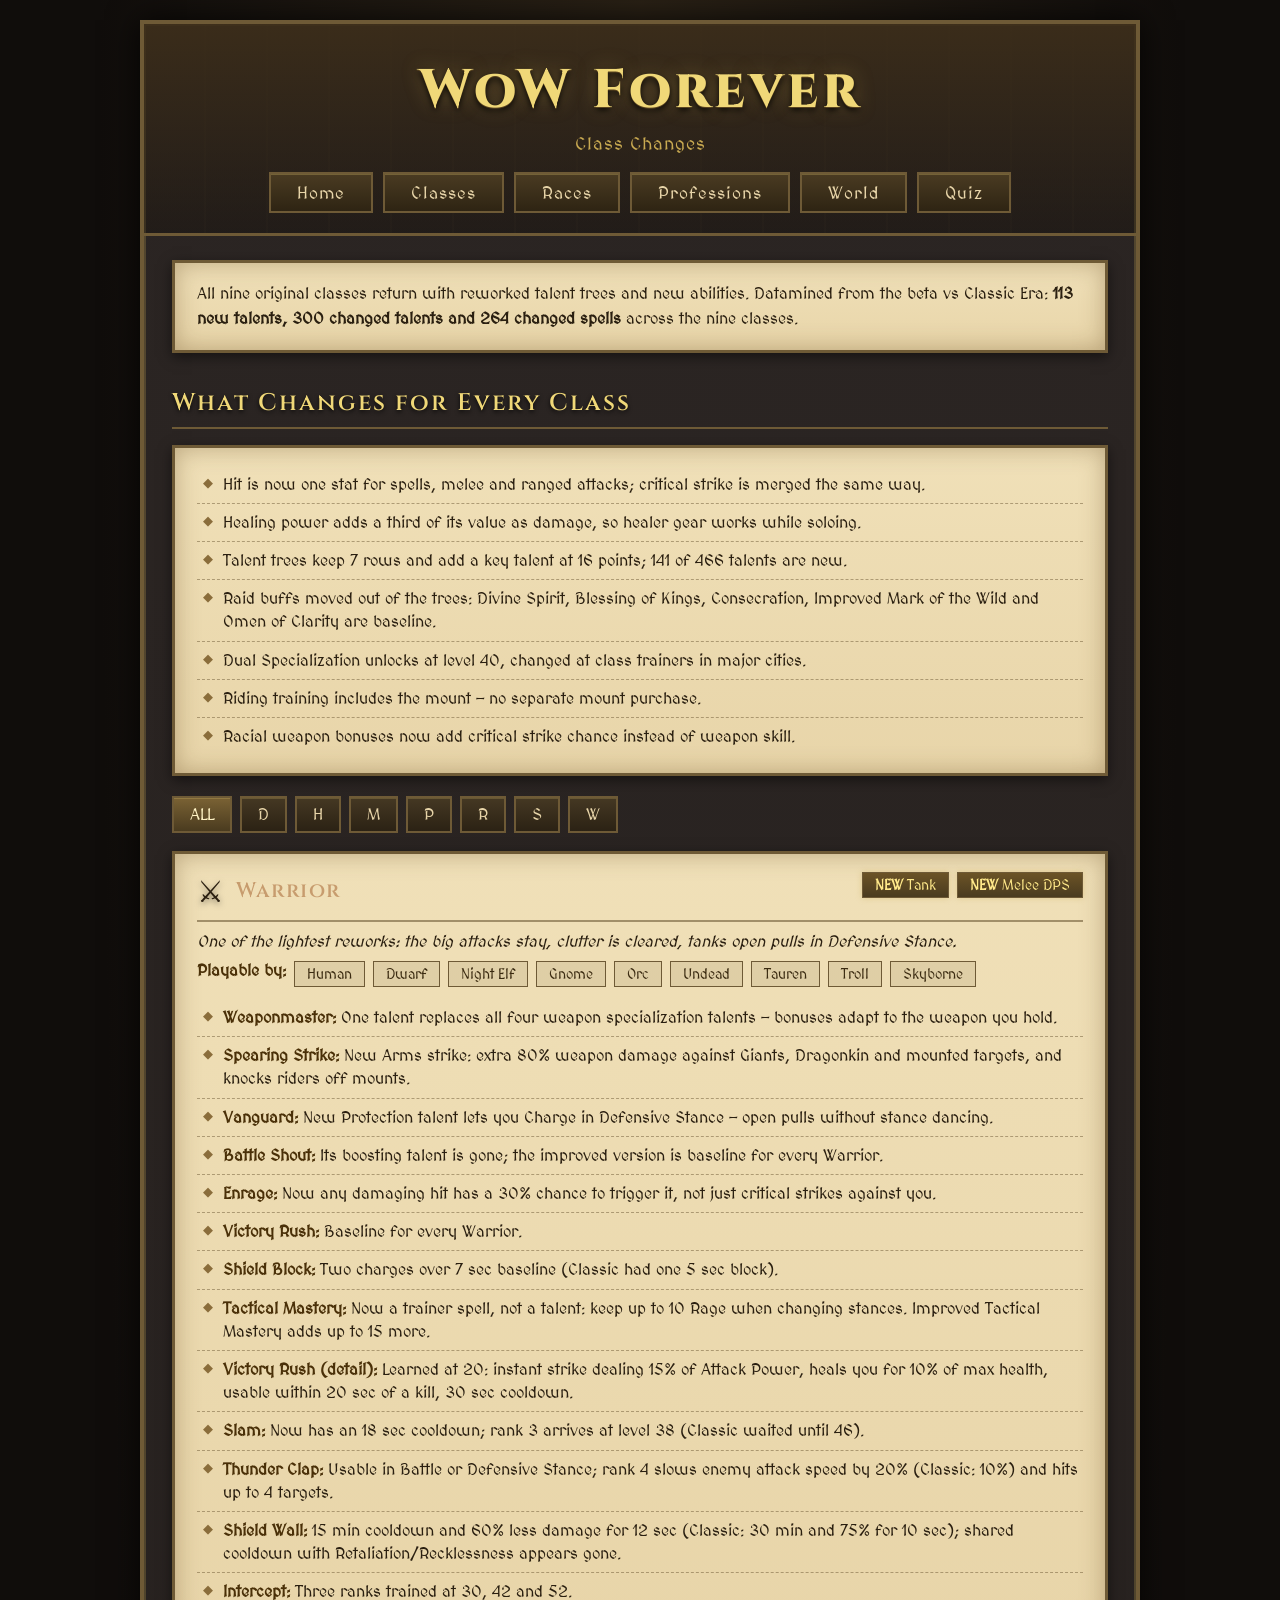
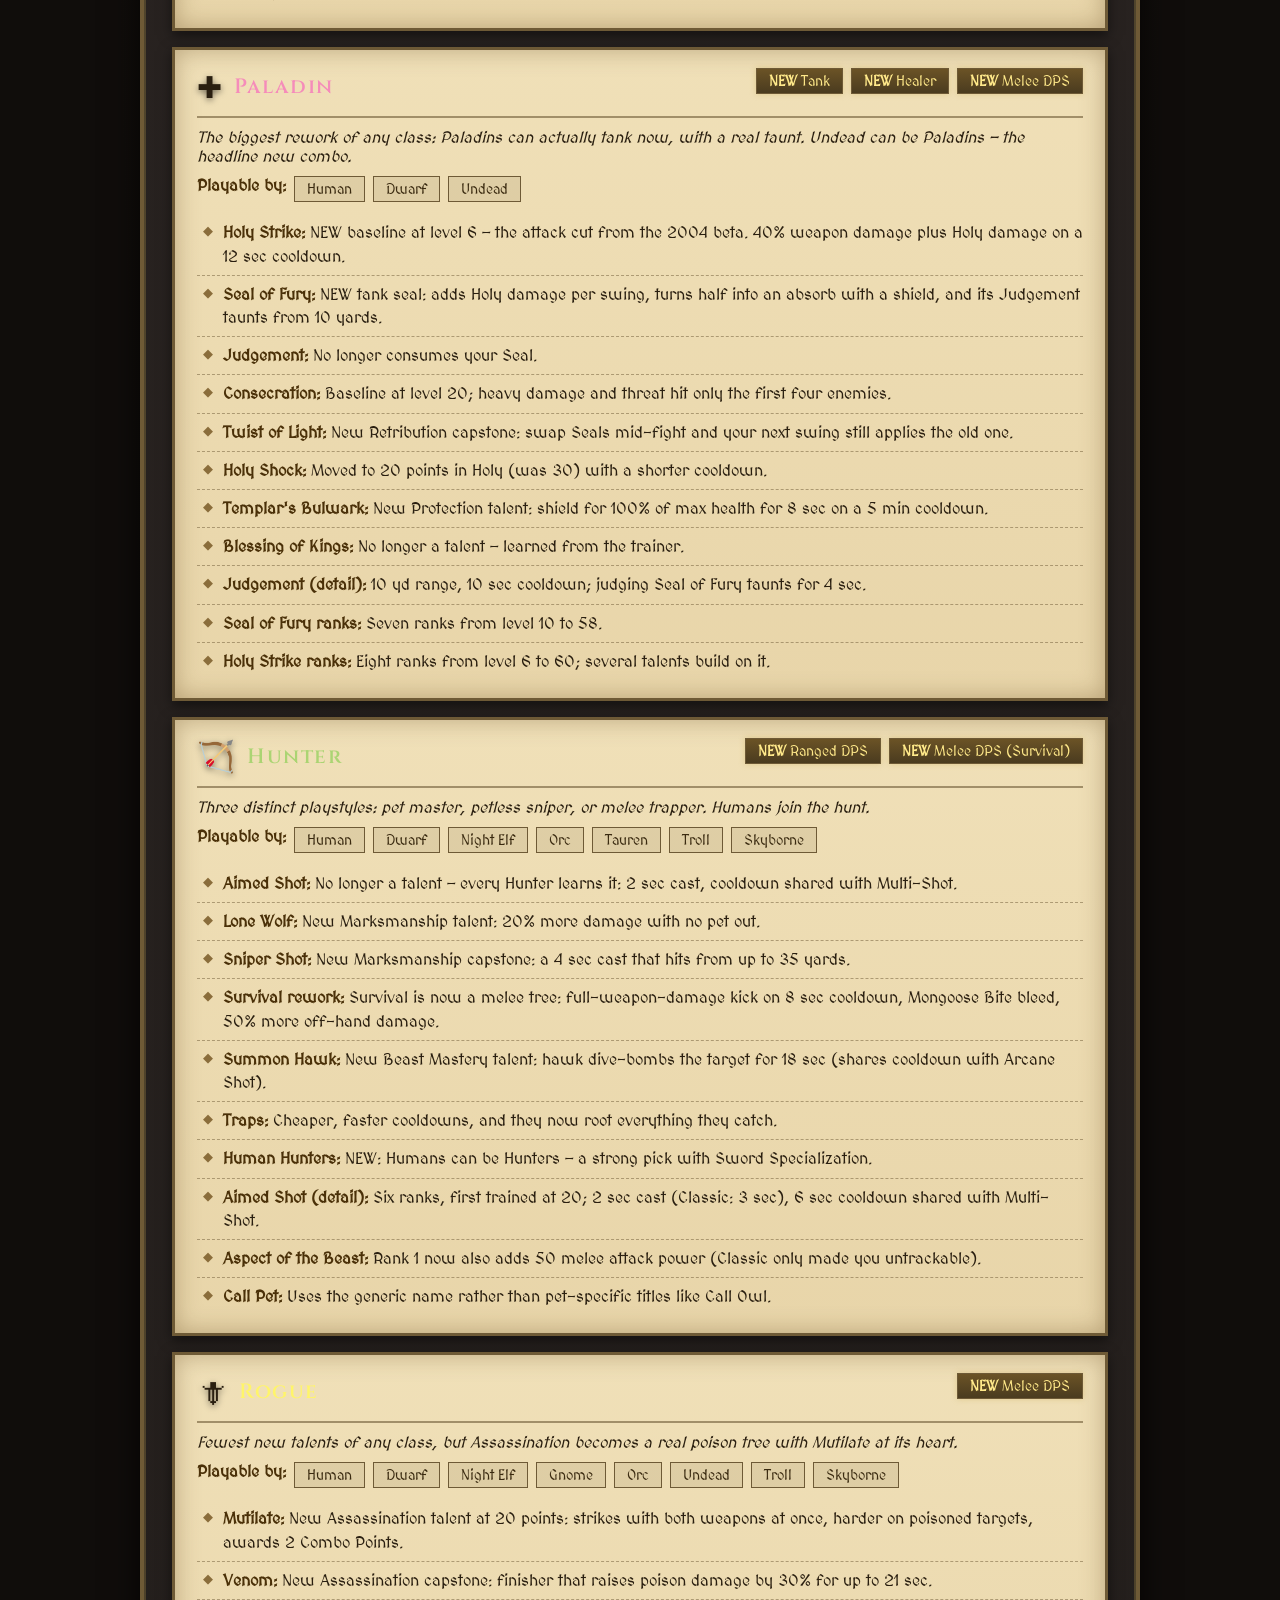
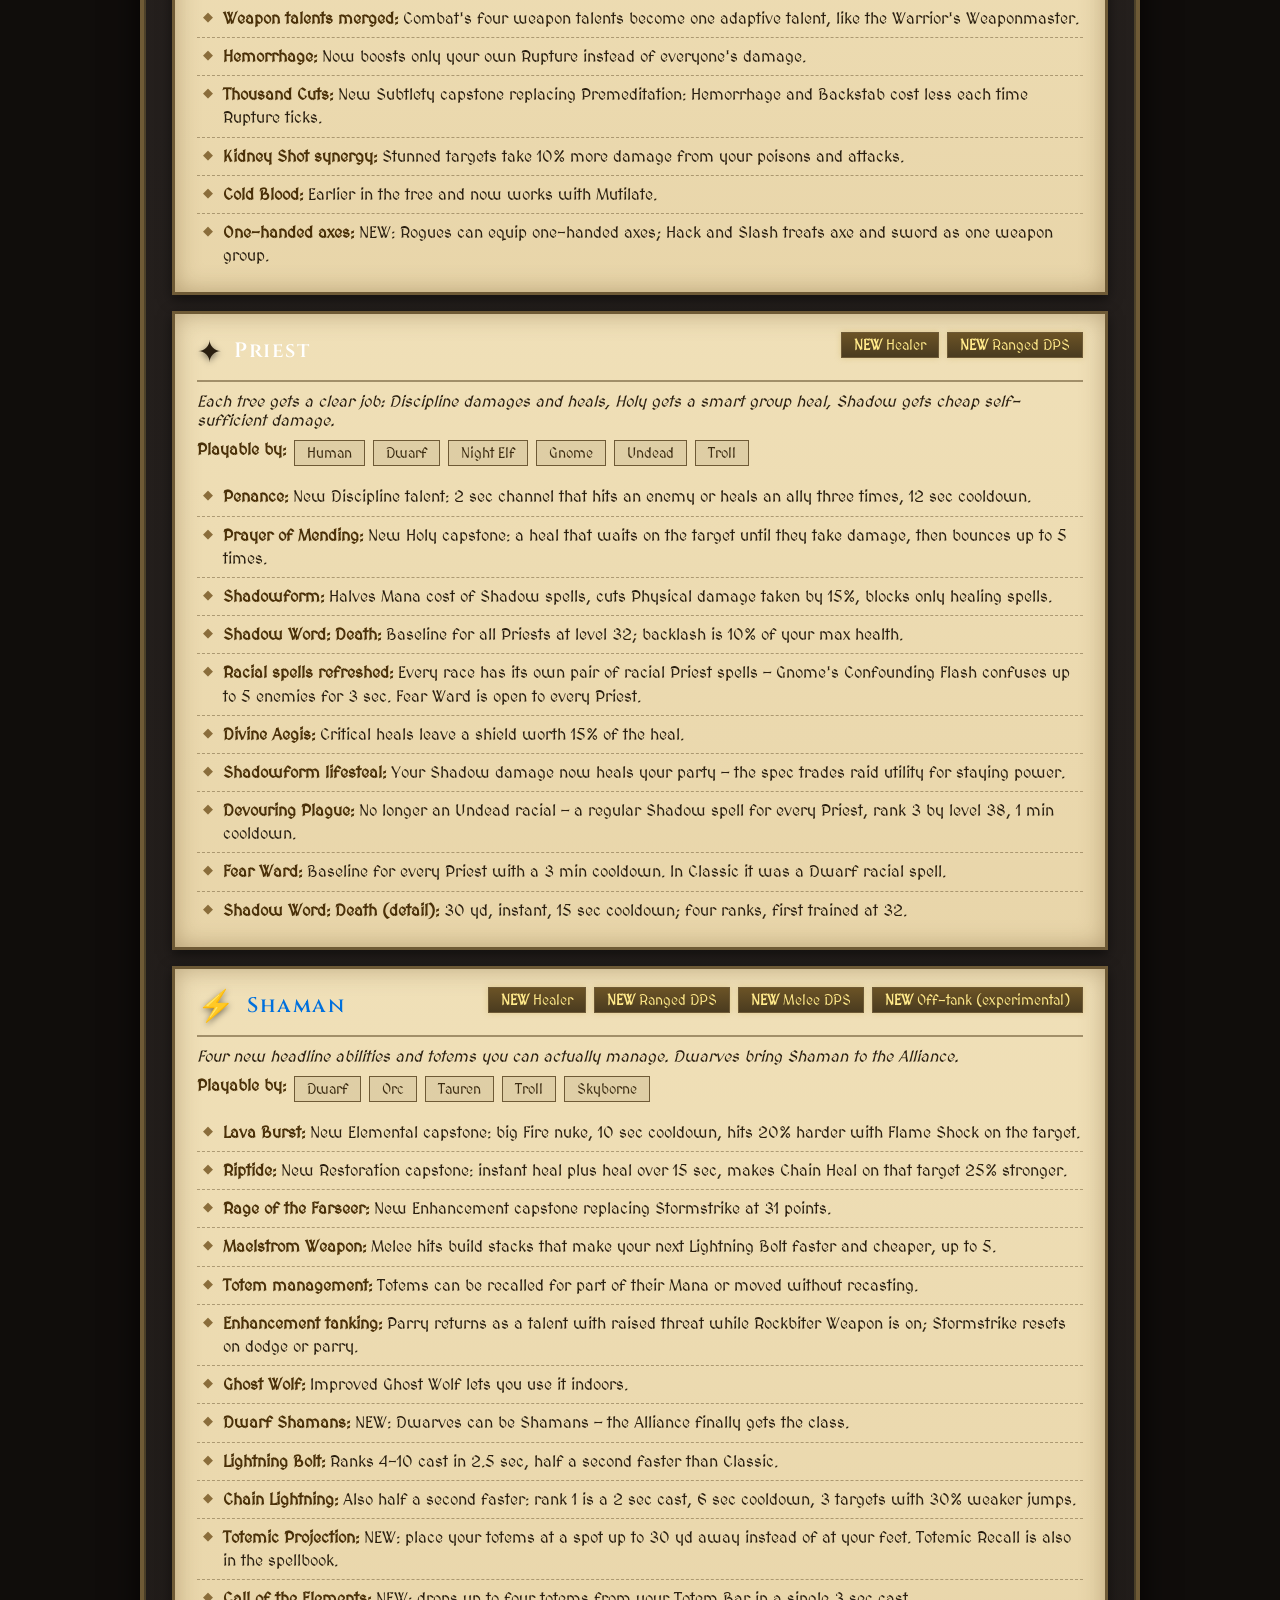
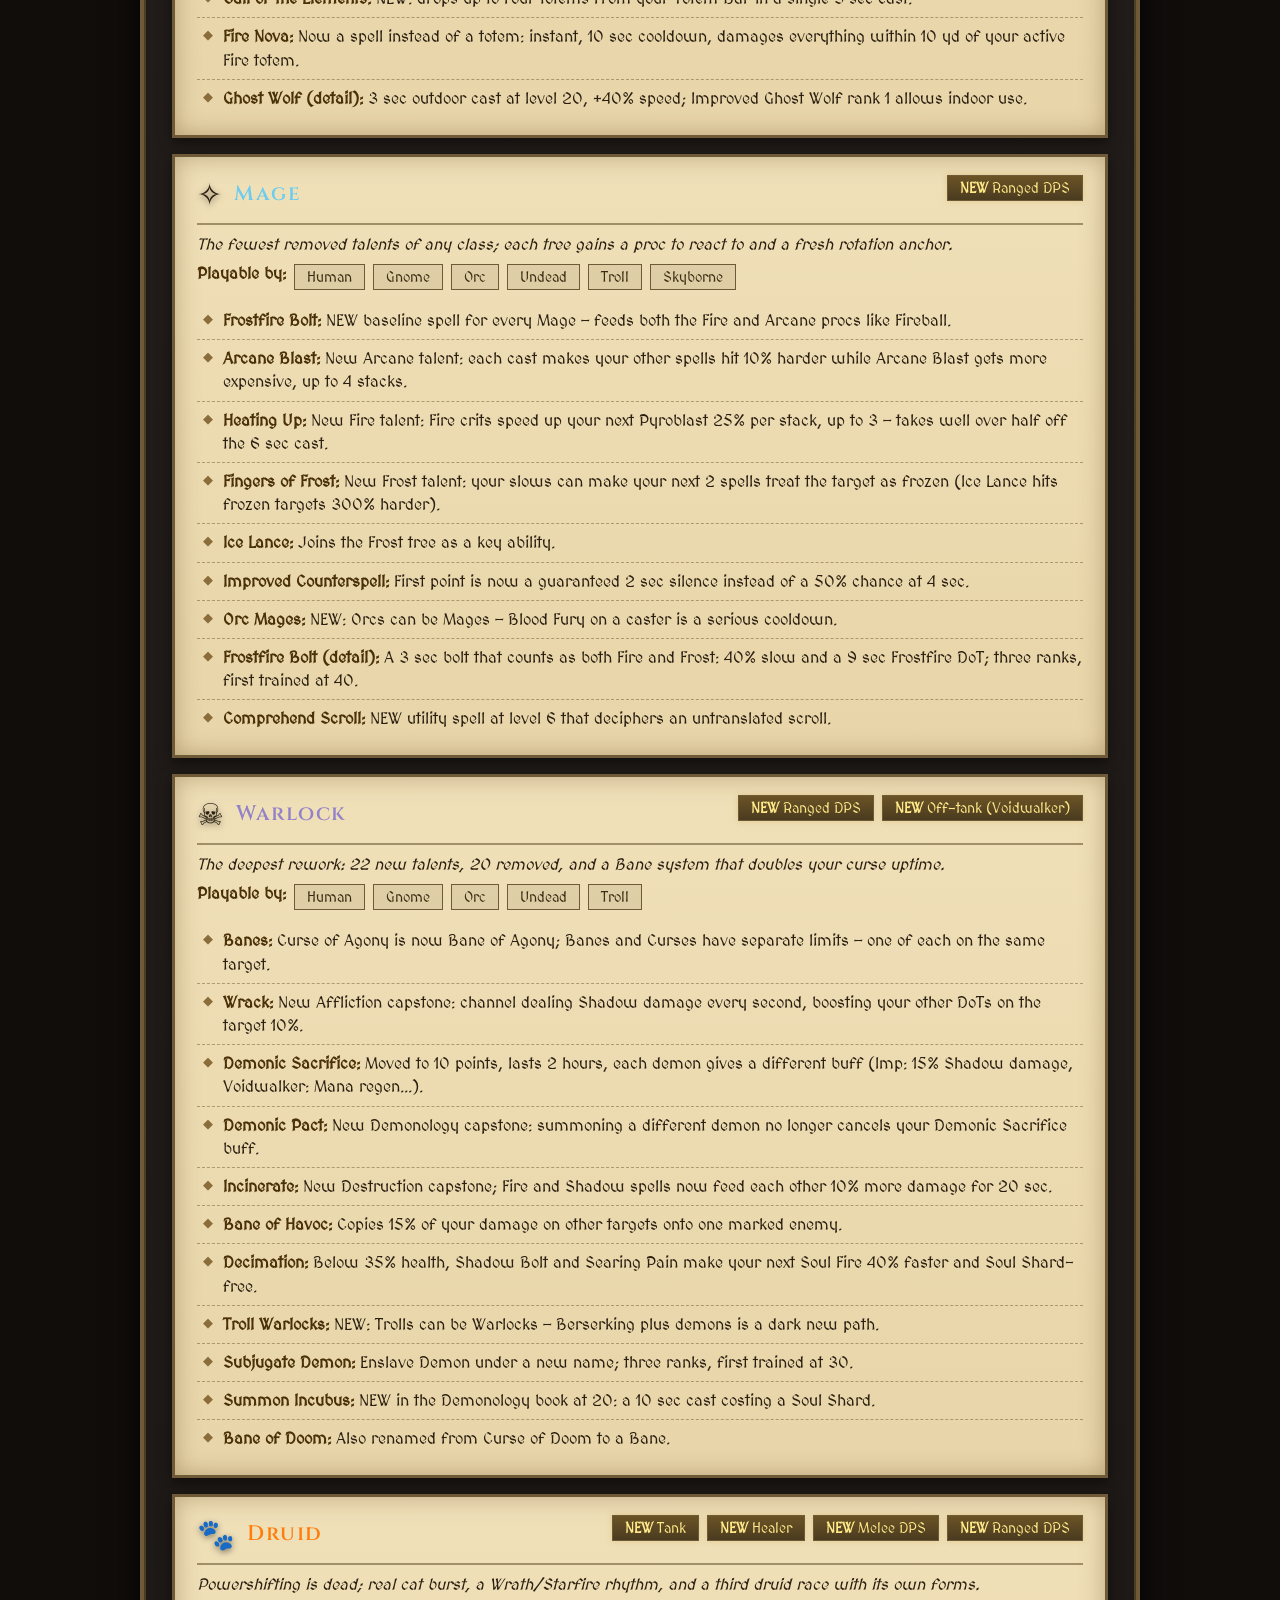
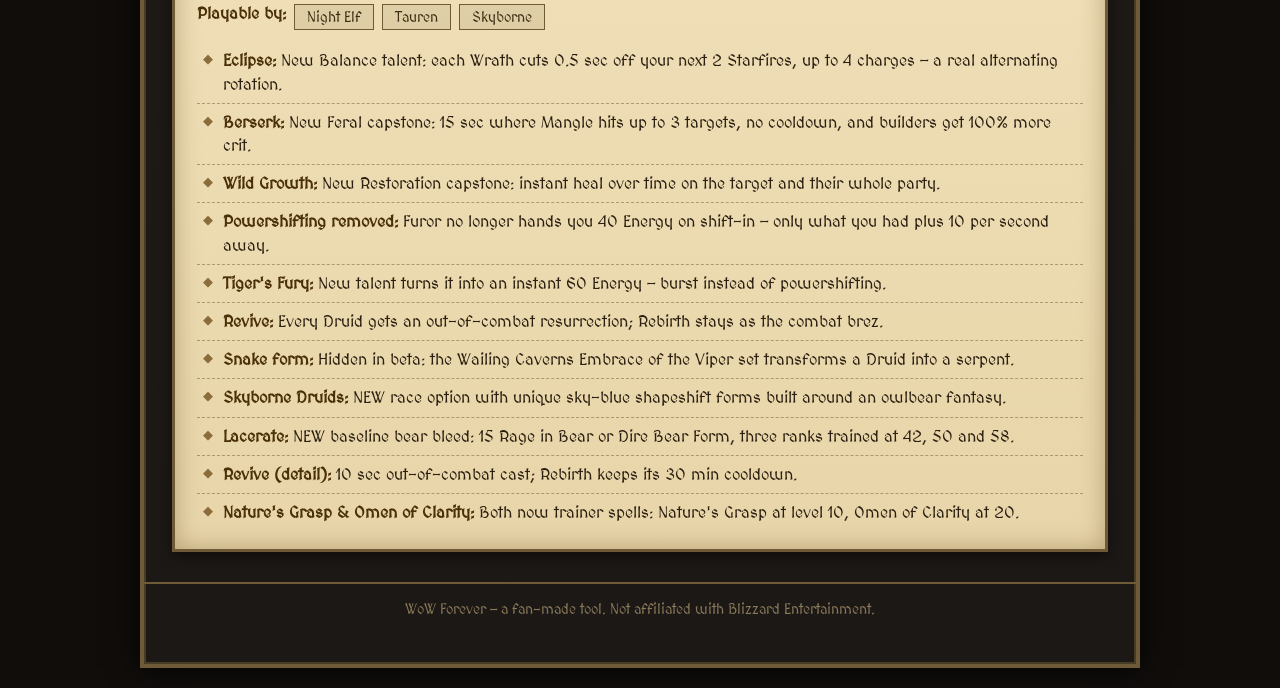
==== classes.html @ efb8ea15 "Split into sections: classes, races, professions, world pages - New professions page: 12 professions" ====
<!DOCTYPE html>
<html lang="en">
<head>
  <meta charset="UTF-8">
  <meta name="viewport" content="width=device-width, initial-scale=1.0">
  <title>WoW Forever — Class Changes</title>
  <link rel="stylesheet" href="css/style.css">
</head>
<body>
  <div class="stone-frame">
    <header class="banner">
      <h1 class="game-title">WoW Forever</h1>
      <p class="subtitle">Class Changes</p>
      <nav class="nav-links" data-nav="classes"></nav>
    </header>

    <main>
      <section class="intro parchment">
        <p>All nine original classes return with reworked talent trees and new abilities.
        Datamined from the beta vs Classic Era: <strong>113 new talents, 300 changed talents
        and 264 changed spells</strong> across the nine classes.</p>
      </section>

      <section id="globalChanges"></section>
      <section id="classList"></section>
    </main>

    <footer class="footer">
      <p>WoW Forever — a fan-made tool. Not affiliated with Blizzard Entertainment.</p>
    </footer>
  </div>

  <script src="js/data.js"></script>
  <script src="js/nav.js"></script>
  <script src="js/classes.js"></script>
</body>
</html>
---- css/style.css ----
/* ============================================================
   WoW Forever — 2004 WoW / Warcraft 2 theme
   ============================================================ */

@import url('https://fonts.googleapis.com/css2?family=MedievalSharp&family=Cinzel:wght@600;800&display=swap');

:root {
  --gold: #c8a951;
  --gold-bright: #f0d878;
  --parchment: #e8d5a9;
  --parchment-dark: #d4bC87;
  --stone: #2b2523;
  --stone-light: #3d3632;
  --ink: #2a1f10;
  --border: #6e5a36;
}

* { box-sizing: border-box; margin: 0; padding: 0; }

body {
  background-color: #100d0b;
  background-image: radial-gradient(ellipse at 50% 0%, rgba(90, 70, 40, .35), transparent 60%);
  font-family: 'MedievalSharp', 'Palatino Linotype', serif;
  color: var(--parchment);
  min-height: 100vh;
  padding: 20px;
}

.stone-frame {
  max-width: 1000px;
  margin: 0 auto;
  background: linear-gradient(180deg, var(--stone), #1c1815);
  border: 4px solid var(--border);
  border-image: none;
  box-shadow:
    inset 0 0 0 2px rgba(200, 169, 81, .25),
    0 0 30px rgba(0,0,0,.8);
  padding: 0 0 30px;
}

/* ---------- Banner ---------- */
.banner {
  text-align: center;
  padding: 30px 20px 20px;
  background:
    linear-gradient(180deg, rgba(60,45,25,.9), rgba(20,15,10,.4)),
    repeating-linear-gradient(90deg, transparent 0 60px, rgba(200,169,81,.03) 60px 62px);
  border-bottom: 3px solid var(--border);
}

.game-title {
  font-family: 'Cinzel', serif;
  font-weight: 800;
  font-size: clamp(2rem, 6vw, 3.4rem);
  color: var(--gold-bright);
  letter-spacing: 4px;
  text-shadow:
    0 1px 0 #5a4420,
    0 3px 6px rgba(0,0,0,.9),
    0 0 20px rgba(200,169,81,.35);
}

.subtitle {
  color: var(--gold);
  font-size: 1.15rem;
  margin-top: 6px;
  letter-spacing: 1px;
}

.nav-links {
  margin-top: 18px;
  display: flex;
  justify-content: center;
  gap: 10px;
  flex-wrap: wrap;
}

.nav-link {
  display: inline-block;
  padding: 8px 26px;
  color: var(--parchment);
  text-decoration: none;
  font-size: 1.05rem;
  letter-spacing: 1px;
  background: linear-gradient(180deg, #4a3b22, #2e2413);
  border: 2px solid var(--border);
  box-shadow: inset 0 1px 0 rgba(240,216,120,.25);
}

.nav-link:hover { background: linear-gradient(180deg, #5c4a2b, #3a2e18); color: var(--gold-bright); }

.nav-link.active {
  background: linear-gradient(180deg, #7a6234, #4a3b1f);
  color: #fff3c4;
  box-shadow: inset 0 0 8px rgba(240,216,120,.4);
}

/* ---------- Layout ---------- */
main { padding: 24px 28px 0; }

.section-heading {
  font-family: 'Cinzel', serif;
  font-weight: 600;
  color: var(--gold-bright);
  font-size: 1.5rem;
  letter-spacing: 2px;
  margin: 34px 0 16px;
  text-shadow: 0 2px 4px rgba(0,0,0,.8);
  border-bottom: 2px solid var(--border);
  padding-bottom: 8px;
}

.parchment {
  background: linear-gradient(180deg, #f0e0b8, var(--parchment));
  border: 3px solid var(--border);
  box-shadow: inset 0 0 24px rgba(90,60,20,.35), 0 4px 12px rgba(0,0,0,.5);
  color: var(--ink);
  padding: 18px 22px;
}

.intro p { line-height: 1.55; font-size: 1.02rem; }

/* ---------- Tabs ---------- */
.tabs { display: flex; flex-wrap: wrap; gap: 8px; margin: 20px 0 18px; }

.tab {
  font-family: 'MedievalSharp', serif;
  font-size: .98rem;
  padding: 7px 16px;
  cursor: pointer;
  color: var(--parchment);
  background: linear-gradient(180deg, #453823, #2b2214);
  border: 2px solid var(--border);
  box-shadow: inset 0 1px 0 rgba(240,216,120,.2);
}

.tab:hover { color: var(--gold-bright); }
.tab.active { background: linear-gradient(180deg, #7a6234, #4a3b1f); color: #fff3c4; }

/* ---------- Class cards ---------- */
.class-card, .race-card {
  margin-bottom: 16px;
  animation: unfurl .35s ease both;
}

@keyframes unfurl {
  from { opacity: 0; transform: translateY(8px); }
  to { opacity: 1; transform: none; }
}

.card-header {
  display: flex;
  align-items: center;
  gap: 12px;
  padding-bottom: 10px;
  margin-bottom: 10px;
  border-bottom: 2px solid rgba(110,90,54,.6);
}

.class-icon, .race-icon { font-size: 1.9rem; filter: drop-shadow(0 2px 3px rgba(0,0,0,.5)); }

.card-title {
  font-family: 'Cinzel', serif;
  font-weight: 600;
  font-size: 1.3rem;
  letter-spacing: 1.5px;
}

.faction-tag {
  margin-left: auto;
  font-size: .85rem;
  padding: 3px 12px;
  border: 1px solid var(--border);
  letter-spacing: 1px;
}

.faction-tag.alliance { background: #33507f; color: #cfe0ff; }
.faction-tag.horde { background: #7f2733; color: #ffd9ce; }
.faction-tag.both { background: #4a5a2f; color: #e4f0cf; }

.combo-row { display: flex; flex-wrap: wrap; gap: 10px; margin-bottom: 10px; }

.combo-pill {
  font-size: 1rem;
  padding: 8px 18px;
  border: 2px solid var(--border);
  text-decoration: none;
  background: linear-gradient(180deg, #6b532b, #4a3b1f);
  color: #fff3c4;
  box-shadow: 0 0 8px rgba(200,169,81,.35);
}

.combo-pill:hover { background: linear-gradient(180deg, #85683a, #5c4a27); color: #fff; }

.combo-new { background: linear-gradient(180deg, #7a6234, #4a3b1f); font-style: italic; }

.race-why { line-height: 1.5; font-style: italic; margin-top: 6px; color: #33230a; }

/* ---------- Home grid ---------- */
.home-grid {
  display: grid;
  grid-template-columns: repeat(auto-fit, minmax(220px, 1fr));
  gap: 16px;
  margin: 16px 0 8px;
}

.home-card {
  display: flex;
  flex-direction: column;
  align-items: center;
  gap: 8px;
  text-align: center;
  text-decoration: none;
  padding: 22px 16px 18px;
  border: 3px solid var(--border);
  background: linear-gradient(180deg, #4a3b22, #332813);
  box-shadow: inset 0 1px 0 rgba(240,216,120,.25), 0 4px 10px rgba(0,0,0,.5);
  transition: transform .15s ease, box-shadow .15s ease;
}

.home-card:hover {
  transform: translateY(-4px);
  box-shadow: inset 0 1px 0 rgba(240,216,120,.35), 0 6px 16px rgba(0,0,0,.6);
}

.home-icon { font-size: 2.4rem; filter: drop-shadow(0 2px 3px rgba(0,0,0,.5)); }

.home-title {
  font-family: 'Cinzel', serif;
  font-weight: 600;
  font-size: 1.15rem;
  letter-spacing: 1.5px;
  color: var(--gold-bright);
}

.home-desc { font-size: .88rem; color: #d8c393; line-height: 1.4; }

.class-summary { font-style: italic; margin-bottom: 10px; }

.role-row { display: flex; flex-wrap: wrap; gap: 8px; margin-bottom: 12px; }

.role-pill {
  font-size: .85rem;
  padding: 3px 12px;
  border: 1px solid var(--border);
  background: rgba(110,90,54,.12);
  color: #3a2a10;
}

.role-pill.new {
  background: linear-gradient(180deg, #6b5326, #4a3b1f);
  color: #ffe98a;
  box-shadow: 0 0 6px rgba(200,169,81,.4);
}

.role-pill.new::before { content: "NEW "; font-weight: bold; }

.ability-list { list-style: none; }

.ability-list li {
  padding: 7px 0 7px 26px;
  position: relative;
  border-bottom: 1px dashed rgba(110,90,54,.5);
  line-height: 1.45;
}

.ability-list li:last-child { border-bottom: none; }

.ability-list li::before {
  content: "◆";
  position: absolute;
  left: 6px;
  color: #8a6d3b;
  font-size: .8rem;
}

.ability-name { font-weight: bold; color: #4a3008; }
.new-note { color: #6a4810; font-style: italic; }

.race-unlock {
  margin-top: 8px;
  font-weight: bold;
  color: #6a4810;
}

/* ---------- Quiz ---------- */
.quiz-container { max-width: 720px; margin: 0 auto; }

.progress-track {
  height: 18px;
  border: 2px solid var(--border);
  background: #3a2e18;
  box-shadow: inset 0 2px 5px rgba(0,0,0,.5);
}

.progress-fill {
  height: 100%;
  width: 0%;
  background: linear-gradient(180deg, #f0d878, #a4822f);
  transition: width .3s ease;
}

#progressText { text-align: center; margin-top: 6px; font-size: .95rem; color: #5a4a28; }

#questionBox { margin-top: 22px; }

.question-text {
  font-family: 'Cinzel', serif;
  font-weight: 600;
  font-size: 1.2rem;
  letter-spacing: .5px;
  margin-bottom: 18px;
  line-height: 1.4;
}

.answer-btn {
  display: block;
  width: 100%;
  text-align: left;
  font-family: 'MedievalSharp', serif;
  font-size: 1rem;
  color: var(--ink);
  background: linear-gradient(180deg, rgba(255,250,230,.3), rgba(212,188,135,.6));
  border: 2px solid var(--border);
  padding: 11px 16px;
  margin-bottom: 10px;
  cursor: pointer;
  transition: all .15s ease;
}

.answer-btn:hover {
  background: linear-gradient(180deg, #f0d878, #c8a951);
  box-shadow: 0 0 10px rgba(200,169,81,.5);
  transform: translateX(4px);
}

/* ---------- Result ---------- */
.result-container { max-width: 720px; margin: 0 auto; text-align: center; }
.result-container.hidden, .quiz-container.hidden, .hidden { display: none; }

.result-verdict {
  font-family: 'Cinzel', serif;
  font-weight: 800;
  font-size: clamp(1.6rem, 5vw, 2.4rem);
  color: #7a5210;
  letter-spacing: 2px;
  text-shadow: 0 1px 0 rgba(255,255,255,.4);
  margin-bottom: 6px;
}

.result-sub { color: #5a4a28; margin-bottom: 18px; font-size: 1.1rem; }

.result-icons { font-size: 3.2rem; margin: 10px 0 18px; filter: drop-shadow(0 3px 5px rgba(0,0,0,.4)); }

.result-why {
  text-align: left;
  background: rgba(110,90,54,.14);
  border: 1px solid rgba(110,90,54,.5);
  padding: 14px 18px;
  margin: 16px 0;
  line-height: 1.55;
}

.result-why h3 {
  font-family: 'Cinzel', serif;
  font-size: 1rem;
  letter-spacing: 1.5px;
  color: #5a3a12;
  margin-bottom: 8px;
}

/* ---------- Podium ---------- */
.podium {
  display: flex;
  justify-content: center;
  align-items: flex-end;
  gap: 18px;
  margin: 22px 0;
  flex-wrap: wrap;
}

.podium-spot {
  display: flex;
  flex-direction: column;
  align-items: center;
  gap: 8px;
  padding: 22px 34px 16px;
  border: 3px solid #8a7346;
  background: linear-gradient(180deg, #d9c193, #b99f6e);
  min-width: 180px;
  box-shadow: inset 0 1px 0 rgba(255,244,214,.5), 0 4px 10px rgba(60,45,20,.35);
}

.podium-1 {
  order: -1;
  padding: 34px 44px 20px;
  background: linear-gradient(180deg, #e3cd9e, #a98f5d);
  border-color: #9a804f;
  box-shadow: inset 0 1px 0 rgba(255,244,214,.6), 0 6px 14px rgba(60,45,20,.4);
  transform: translateY(-8px);
}

.podium-3 { opacity: .92; }

.podium-rank {
  font-family: 'Cinzel', serif;
  font-weight: 800;
  color: #6b4f1e;
  font-size: 1.3rem;
}

.podium-icon { font-size: 2.6rem; filter: drop-shadow(0 2px 2px rgba(60,45,20,.35)); }

.podium-name {
  font-family: 'Cinzel', serif;
  font-weight: 600;
  font-size: 1.25rem;
  letter-spacing: 1px;
  color: #4a3512;
}

.podium-score { font-size: .95rem; color: #6b5426; }

/* ---------- Stats blocks ---------- */
.stats-block {
  text-align: left;
  margin-top: 18px;
  padding: 14px 16px;
  border: 2px solid rgba(110,90,54,.55);
  background: rgba(110,90,54,.1);
}

.stats-block h3 {
  font-family: 'Cinzel', serif;
  font-size: 1rem;
  letter-spacing: 1.5px;
  color: #5a3a12;
  margin-bottom: 4px;
}

.stats-desc { font-size: .85rem; font-style: italic; color: #5a4a28; margin-bottom: 12px; }

.stat-row {
  display: flex;
  align-items: center;
  gap: 12px;
  margin-bottom: 10px;
}

.stat-label { width: 100px; font-size: 1rem; text-align: right; flex-shrink: 0; }

.stat-top .stat-label { font-weight: bold; }

.stat-track {
  flex: 1;
  height: 22px;
  background: linear-gradient(180deg, #c9b384, #b39a68);
  border: 2px solid #8a7346;
  box-shadow: inset 0 2px 4px rgba(60,45,20,.25);
  position: relative;
}

/* 25/50/75% gridlines: the track is the full 0-100% scale */
.stat-track::before {
  content: "";
  position: absolute;
  inset: 0;
  background:
    linear-gradient(90deg, transparent calc(25% - 1px), rgba(90,70,40,.35) 25%, transparent calc(25% + 1px)),
    linear-gradient(90deg, transparent calc(50% - 1px), rgba(90,70,40,.45) 50%, transparent calc(50% + 1px)),
    linear-gradient(90deg, transparent calc(75% - 1px), rgba(90,70,40,.35) 75%, transparent calc(75% + 1px));
  pointer-events: none;
}

.stat-fill {
  height: 100%;
  background: linear-gradient(180deg, #8a6d3b, #6b5426);
  transition: width .6s ease;
}

.stat-top .stat-fill { background: linear-gradient(180deg, #b08a3e, #8a6d3b); }

.stat-value { width: 52px; font-size: 1rem; font-weight: bold; flex-shrink: 0; color: #4a3512; }

.btn {
  font-family: 'Cinzel', serif;
  font-weight: 600;
  font-size: 1.05rem;
  letter-spacing: 1.5px;
  padding: 12px 34px;
  cursor: pointer;
  color: #fff3c4;
  background: linear-gradient(180deg, #7a6234, #4a3b1f);
  border: 2px solid var(--border);
  box-shadow: inset 0 1px 0 rgba(240,216,120,.3), 0 3px 8px rgba(0,0,0,.5);
  margin-top: 10px;
}

.btn:hover { background: linear-gradient(180deg, #93793f, #5c4a27); box-shadow: inset 0 0 10px rgba(240,216,120,.4); }

.footer {
  text-align: center;
  margin-top: 30px;
  padding: 16px;
  color: #8a795a;
  font-size: .85rem;
  border-top: 2px solid var(--border);
}

@media (max-width: 600px) {
  main { padding: 16px 14px 0; }
  .card-header { flex-wrap: wrap; }
}
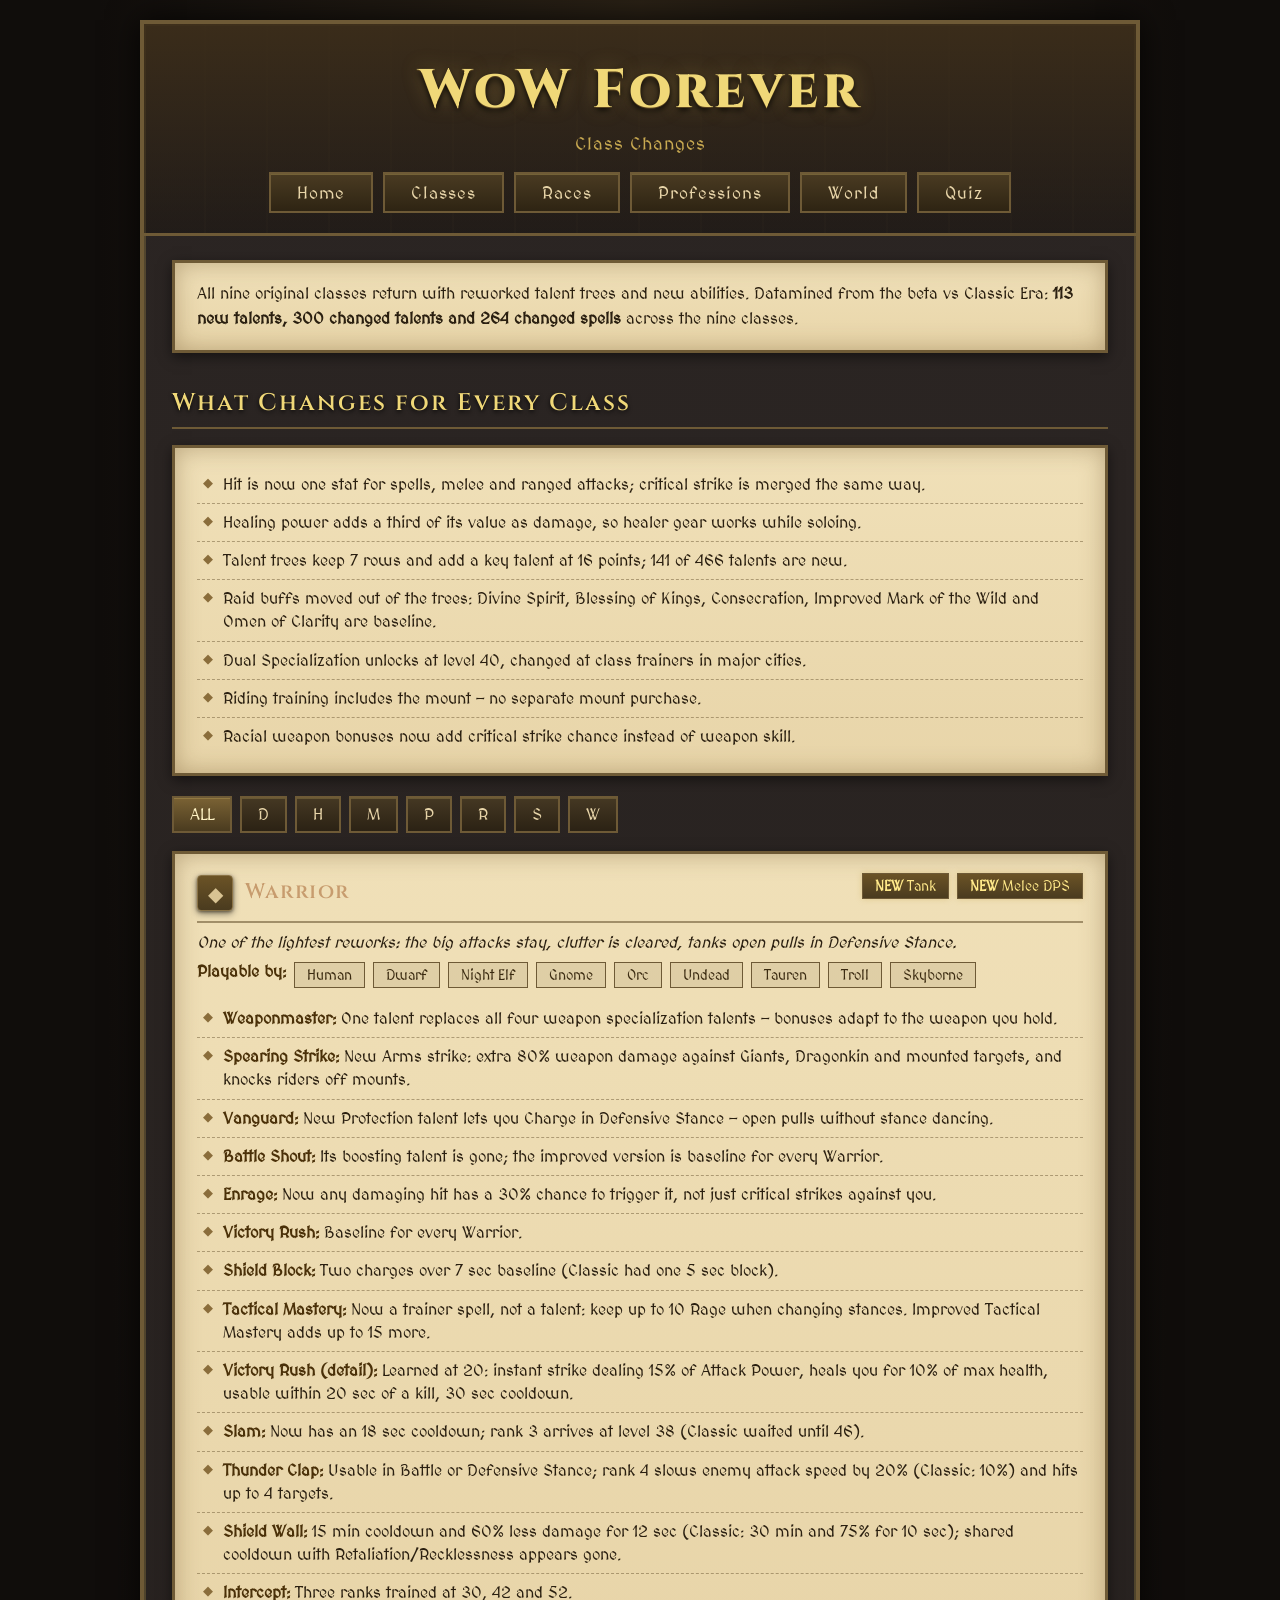
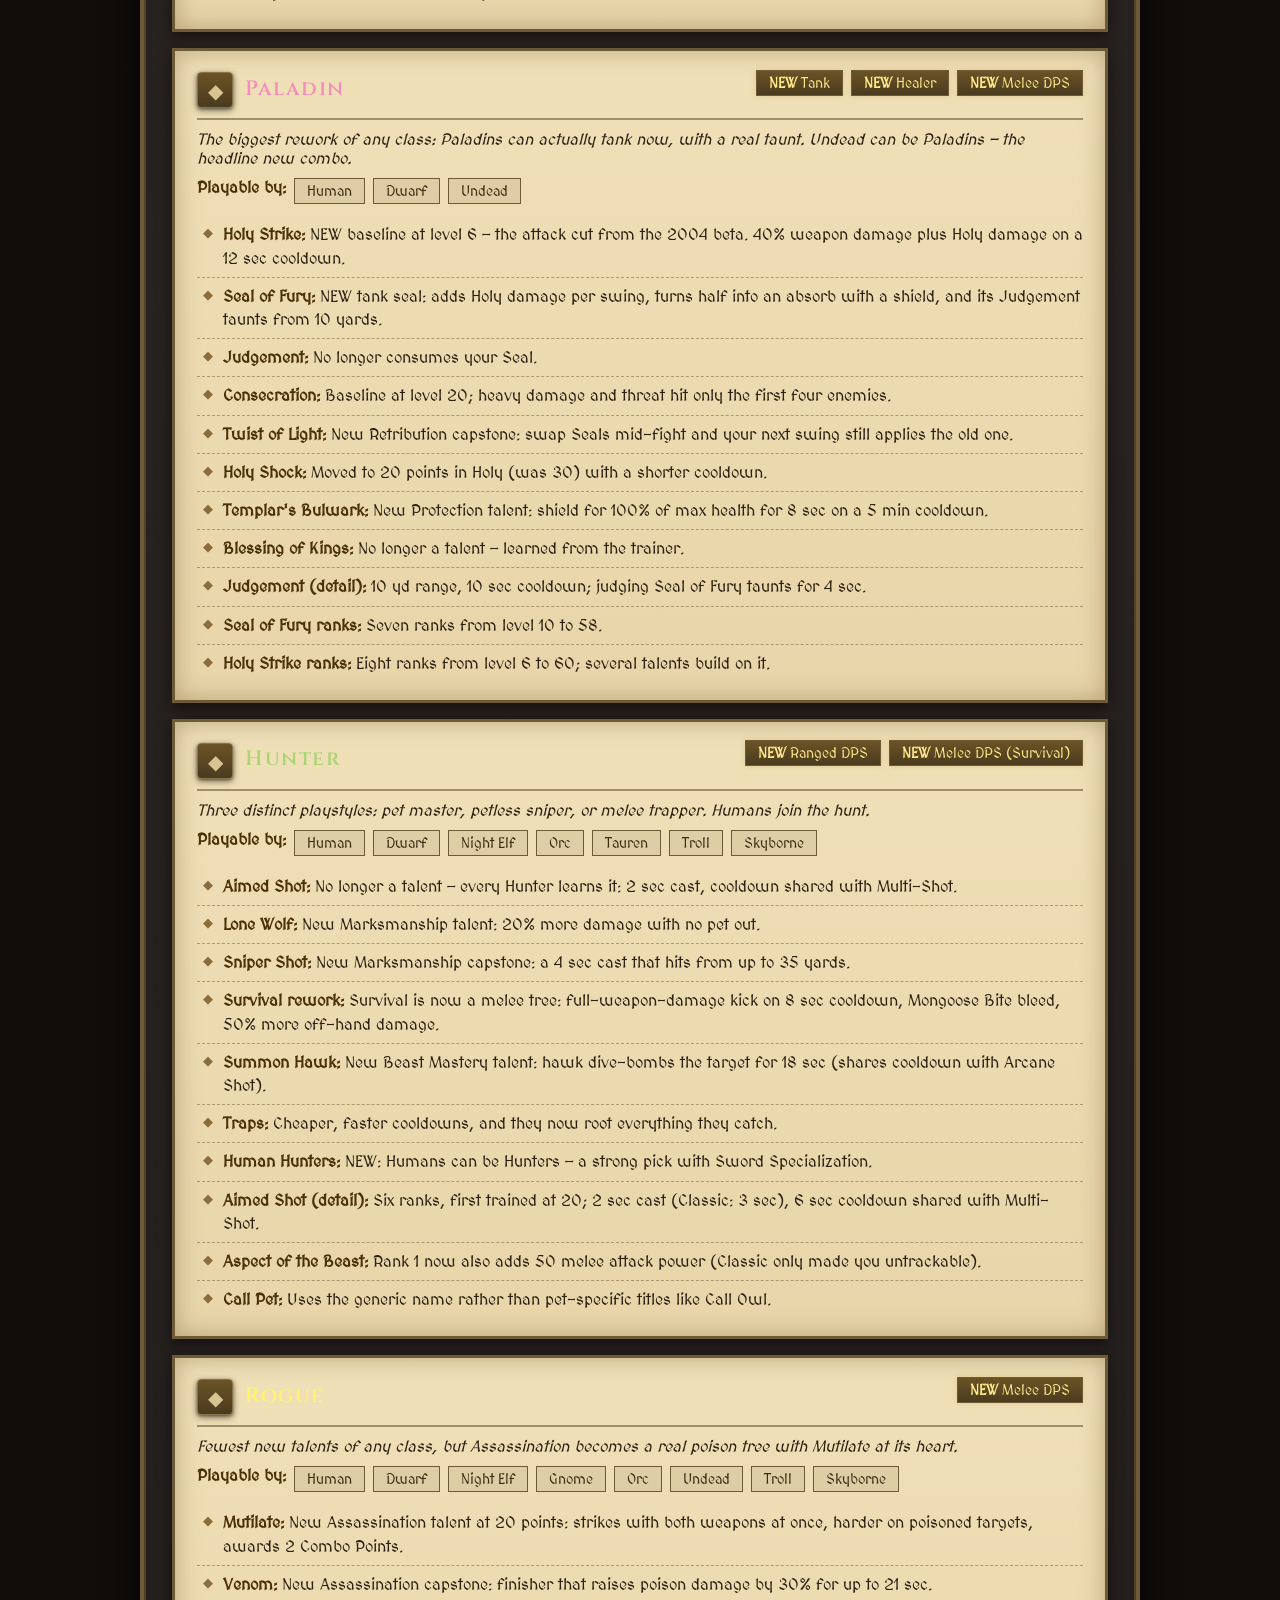
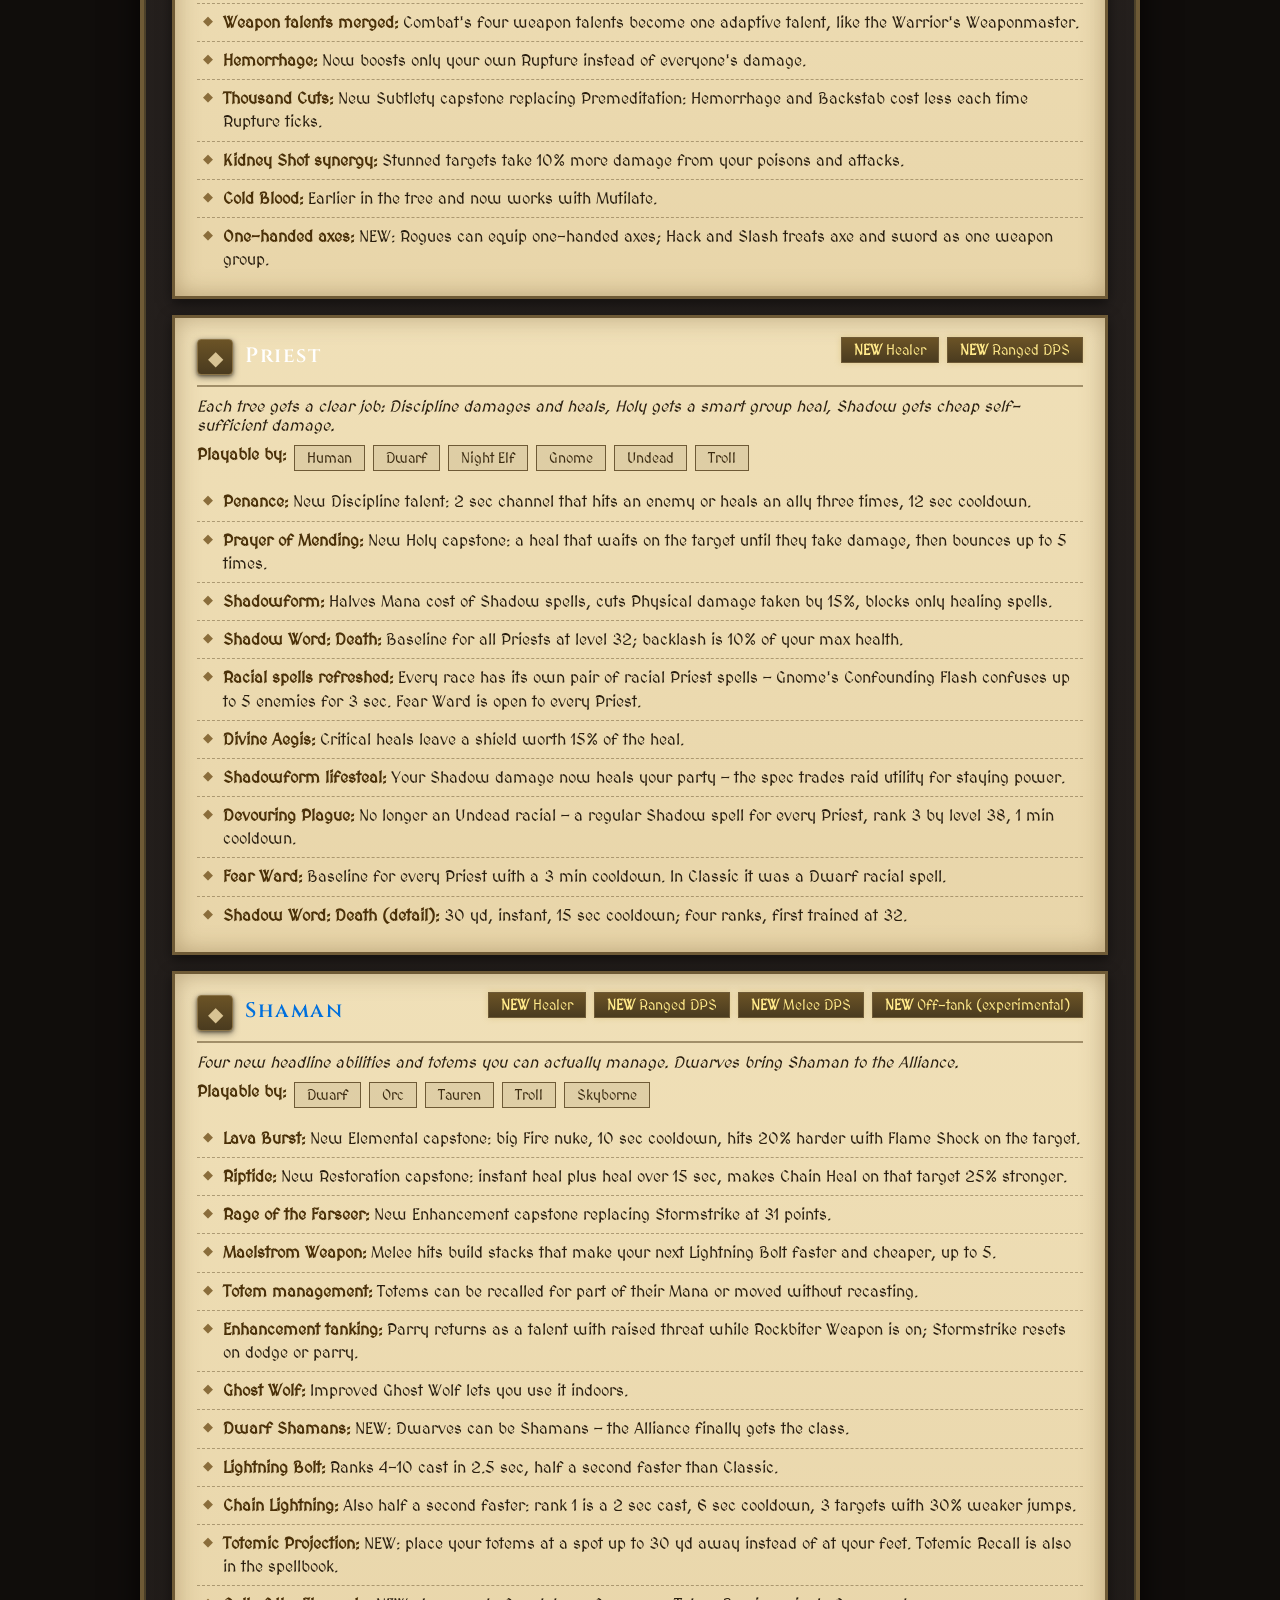
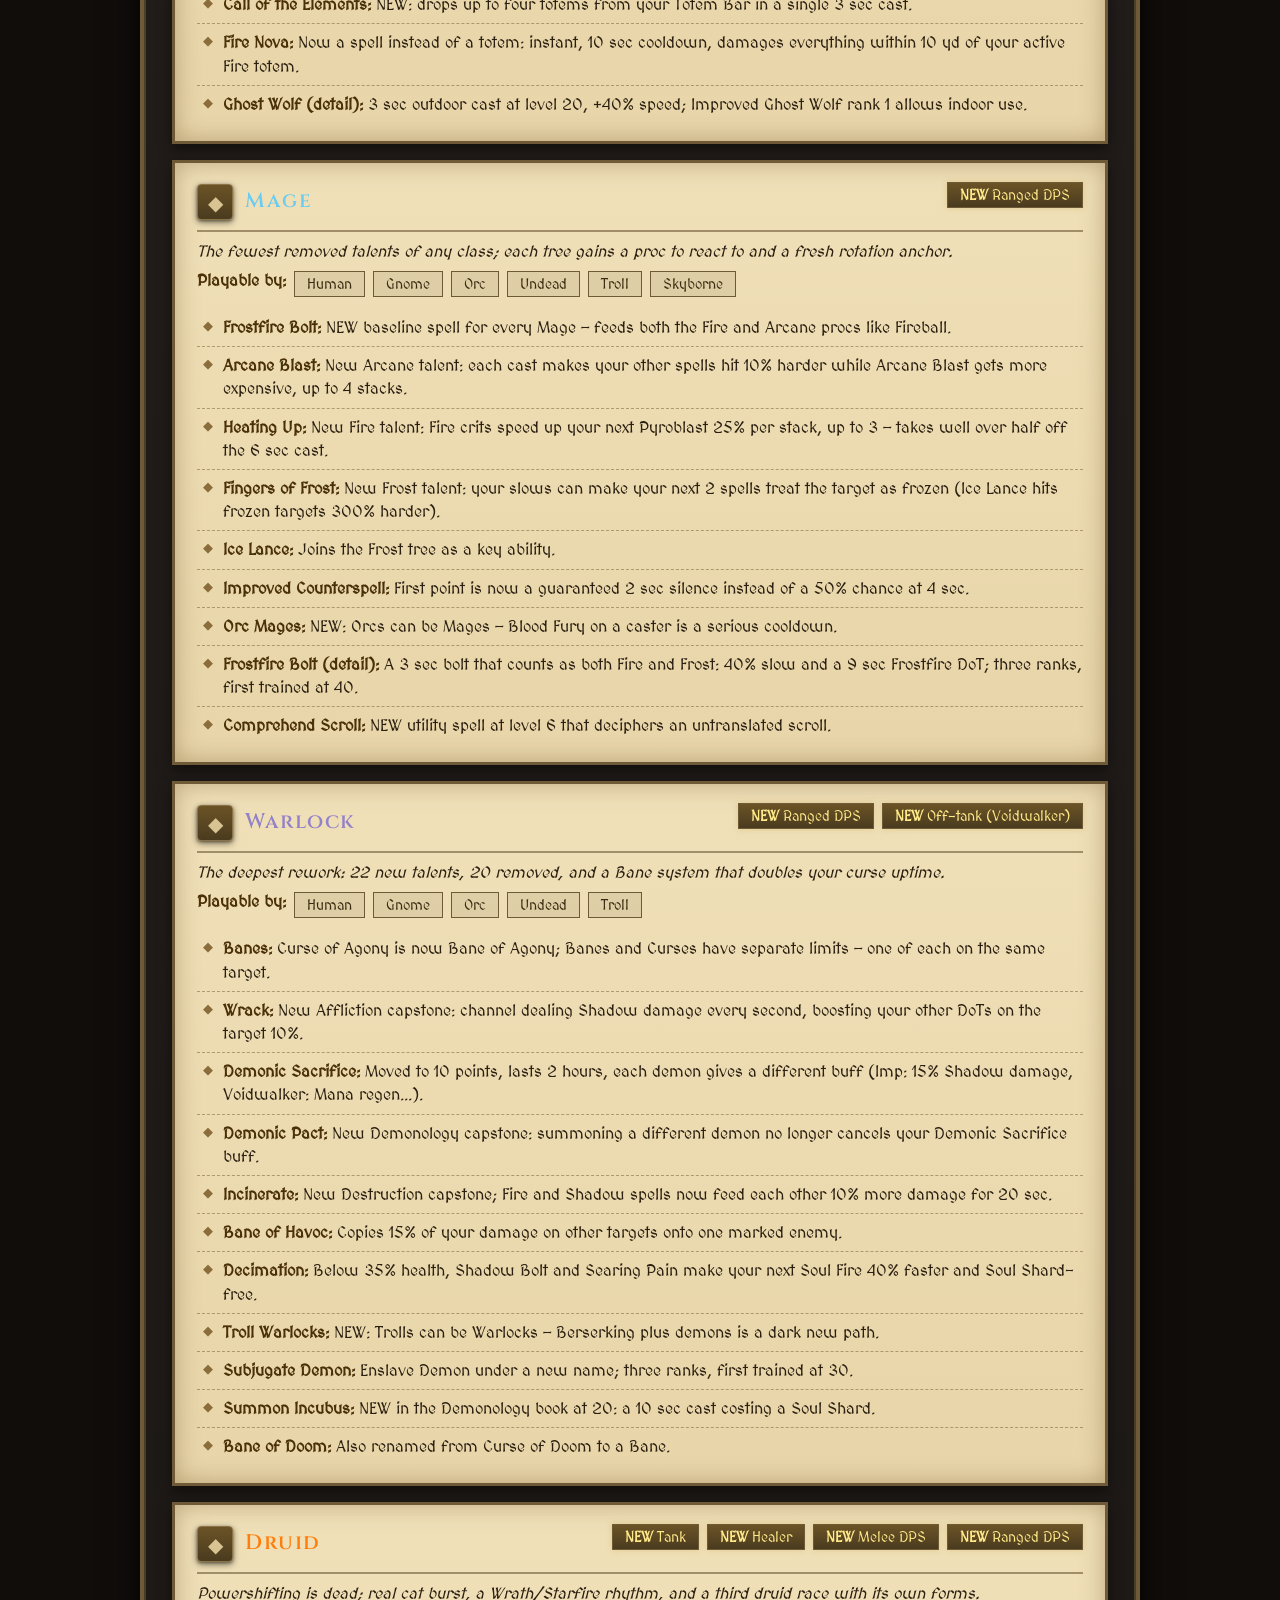
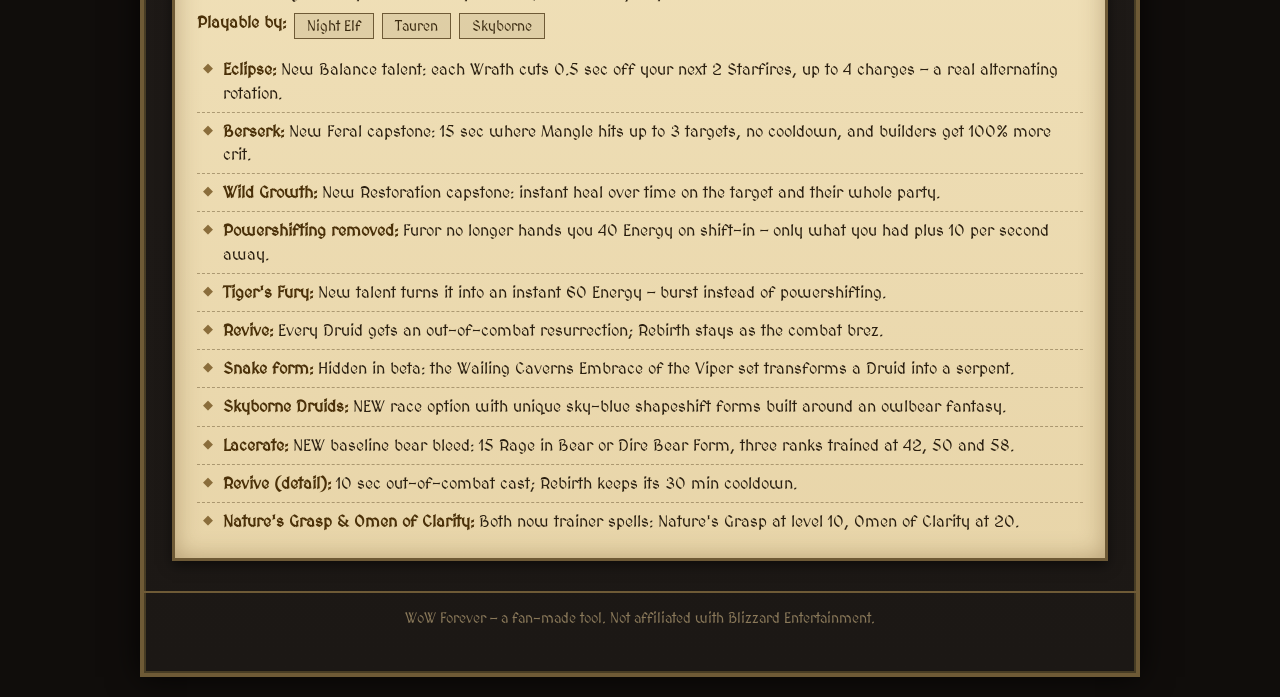
==== commit 30f45e14: "Replace emojis with official WoW icons and mute race colors - All 9 classes, 9 races and 12 professi" ====
--- a/classes.html
+++ b/classes.html
@@ -31,6 +31,7 @@
   </div>
 
   <script src="js/data.js"></script>
+  <script src="js/icon.js"></script>
   <script src="js/nav.js"></script>
   <script src="js/classes.js"></script>
 </body>
--- a/css/style.css
+++ b/css/style.css
@@ -338,19 +338,56 @@
 .result-container { max-width: 720px; margin: 0 auto; text-align: center; }
 .result-container.hidden, .quiz-container.hidden, .hidden { display: none; }
 
+/* ---- Verdict hero panel ---- */
+.result-hero {
+  margin: 8px 0 4px;
+  padding: 26px 20px 22px;
+  border: 3px solid #9a804f;
+  background:
+    radial-gradient(ellipse at 50% 0%, rgba(240,216,120,.28), transparent 65%),
+    linear-gradient(180deg, #442f14, #33220e);
+  box-shadow: inset 0 1px 0 rgba(255,248,220,.25), 0 6px 16px rgba(30,20,8,.6);
+}
+
+.result-icons {
+  margin: 0 0 10px;
+  display: flex;
+  align-items: center;
+  justify-content: center;
+  gap: 10px;
+}
+
 .result-verdict {
   font-family: 'Cinzel', serif;
   font-weight: 800;
-  font-size: clamp(1.6rem, 5vw, 2.4rem);
-  color: #7a5210;
+  font-size: clamp(2rem, 6vw, 3rem);
+  color: #ffe98a;
+  letter-spacing: 3px;
+  text-align: center;
+  text-shadow: 0 1px 0 #5a4420, 0 3px 8px rgba(0,0,0,.8), 0 0 24px rgba(240,216,120,.4);
+  margin-bottom: 12px;
+}
+
+.result-role-line {
+  text-align: center;
+  font-family: 'Cinzel', serif;
+  font-size: 1.05rem;
+  letter-spacing: 2.5px;
+  color: #d8c393;
+}
+
+.result-role-tag {
+  display: inline-block;
+  margin-top: 8px;
+  padding: 5px 22px;
+  border: 2px solid #9a804f;
+  background: linear-gradient(180deg, #6b5326, #4a3b1f);
+  color: #ffe98a;
   letter-spacing: 2px;
-  text-shadow: 0 1px 0 rgba(255,255,255,.4);
-  margin-bottom: 6px;
+  box-shadow: inset 0 1px 0 rgba(240,216,120,.3);
 }
 
 .result-sub { color: #5a4a28; margin-bottom: 18px; font-size: 1.1rem; }
-
-.result-icons { font-size: 3.2rem; margin: 10px 0 18px; filter: drop-shadow(0 3px 5px rgba(0,0,0,.4)); }
 
 .result-why {
   text-align: left;
@@ -374,8 +411,8 @@
   display: flex;
   justify-content: center;
   align-items: flex-end;
-  gap: 18px;
-  margin: 22px 0;
+  gap: 0;
+  margin: 22px 0 8px;
   flex-wrap: wrap;
 }
 
@@ -384,23 +421,79 @@
   flex-direction: column;
   align-items: center;
   gap: 8px;
-  padding: 22px 34px 16px;
+  padding: 16px 26px 12px;
   border: 3px solid #8a7346;
+  border-bottom: none;
   background: linear-gradient(180deg, #d9c193, #b99f6e);
-  min-width: 180px;
+  min-width: 170px;
   box-shadow: inset 0 1px 0 rgba(255,244,214,.5), 0 4px 10px rgba(60,45,20,.35);
-}
-
-.podium-1 {
-  order: -1;
-  padding: 34px 44px 20px;
-  background: linear-gradient(180deg, #e3cd9e, #a98f5d);
-  border-color: #9a804f;
-  box-shadow: inset 0 1px 0 rgba(255,244,214,.6), 0 6px 14px rgba(60,45,20,.4);
-  transform: translateY(-8px);
-}
-
-.podium-3 { opacity: .92; }
+  position: relative;
+}
+
+/* stepped platform under each spot */
+.podium-spot::after {
+  content: "";
+  position: absolute;
+  left: -3px;
+  right: -3px;
+  bottom: -18px;
+  background: linear-gradient(180deg, #a98f5d, #8a7346);
+  border: 3px solid #7a643e;
+  border-top: none;
+}
+
+.podium-2::after { height: 18px; }
+.podium-3::after { height: 10px; }
+.podium-1::after { height: 26px; }
+
+.podium-spot { margin-top: 22px; }
+
+/* explicit 2-1-3 DOM order; 1st place elevated in the middle */
+.podium-2 { margin-right: 10px; }
+.podium-1 { margin: 0 10px; }
+.podium-3 { margin-left: 10px; }
+
+/* ---- Winner: unmistakably bigger ---- */
+.podium-winner {
+  min-width: 220px;
+  padding: 20px 40px 16px;
+  background: linear-gradient(180deg, #eed9a8, #a98f5d);
+  border-color: #8a7040;
+  box-shadow:
+    inset 0 1px 0 rgba(255,248,220,.7),
+    0 0 0 3px rgba(138,112,64,.45),
+    0 8px 20px rgba(50,38,16,.5);
+  transform: translateY(-16px) scale(1.13);
+  z-index: 2;
+  margin-bottom: 22px;
+}
+
+.podium-winner .podium-rank { font-size: 1.7rem; color: #5a3f10; }
+.podium-winner .podium-icon .wow-icon { width: 52px; height: 52px; }
+.podium-winner .podium-name { font-size: 1.7rem; }
+.podium-winner .podium-bar-track { height: 16px; }
+.podium-winner .podium-score { font-size: 1.15rem; }
+
+.podium-crown {
+  position: absolute;
+  top: -30px;
+  left: 50%;
+  transform: translateX(-50%);
+  font-size: 2rem;
+  filter: drop-shadow(0 2px 3px rgba(50,38,16,.5));
+}
+
+.podium-winner-label {
+  font-family: 'Cinzel', serif;
+  font-weight: 800;
+  font-size: .8rem;
+  letter-spacing: 3px;
+  color: #fff;
+  background: linear-gradient(180deg, #9a742f, #6b4f1e);
+  padding: 3px 14px;
+  border: 1px solid #4a3512;
+  box-shadow: 0 1px 3px rgba(50,38,16,.5);
+}
 
 .podium-rank {
   font-family: 'Cinzel', serif;
@@ -409,7 +502,7 @@
   font-size: 1.3rem;
 }
 
-.podium-icon { font-size: 2.6rem; filter: drop-shadow(0 2px 2px rgba(60,45,20,.35)); }
+.podium-icon { font-size: 2.6rem; display: flex; align-items: center; gap: 6px; justify-content: center; }
 
 .podium-name {
   font-family: 'Cinzel', serif;
@@ -419,7 +512,29 @@
   color: #4a3512;
 }
 
-.podium-score { font-size: .95rem; color: #6b5426; }
+.podium-bar-track {
+  width: 100%;
+  height: 14px;
+  background: rgba(90,70,40,.28);
+  border: 2px solid #7a643e;
+  box-shadow: inset 0 1px 3px rgba(60,45,20,.3);
+}
+
+.podium-bar-fill {
+  height: 100%;
+  background: linear-gradient(180deg, #8a6d3b, #6b5426);
+}
+
+.podium-winner .podium-bar-fill { background: linear-gradient(180deg, #b08a3e, #8a6d3b); }
+
+.podium-race {
+  font-family: 'Cinzel', serif;
+  font-weight: 600;
+  font-size: .95rem;
+  letter-spacing: 1px;
+}
+
+.podium-score { font-size: .95rem; font-weight: bold; color: #5a4212; }
 
 /* ---------- Stats blocks ---------- */
 .stats-block {
@@ -480,7 +595,17 @@
 
 .stat-top .stat-fill { background: linear-gradient(180deg, #b08a3e, #8a6d3b); }
 
-.stat-value { width: 52px; font-size: 1rem; font-weight: bold; flex-shrink: 0; color: #4a3512; }
+.stat-value {
+  width: 64px;
+  font-size: 1.15rem;
+  font-weight: bold;
+  flex-shrink: 0;
+  color: #1f1508;
+  font-family: 'Cinzel', serif;
+  text-shadow: 0 1px 0 rgba(255,248,220,.5);
+}
+
+.stat-top .stat-value { font-size: 1.3rem; color: #6b4210; }
 
 .btn {
   font-family: 'Cinzel', serif;
@@ -498,6 +623,42 @@
 
 .btn:hover { background: linear-gradient(180deg, #93793f, #5c4a27); box-shadow: inset 0 0 10px rgba(240,216,120,.4); }
 
+/* ---------- WoW icons ---------- */
+.wow-icon {
+  image-rendering: auto;
+  border-radius: 4px;
+  vertical-align: middle;
+  box-shadow: 0 1px 3px rgba(30,20,8,.4);
+}
+
+.wow-icon-fallback {
+  display: inline-block;
+  text-align: center;
+  background: linear-gradient(180deg, #6b5326, #4a3b1f);
+  border: 1px solid #8a7346;
+  border-radius: 4px;
+  color: #d8c393;
+  box-shadow: 0 1px 3px rgba(30,20,8,.4);
+}
+
+/* ---------- Quiz navigation buttons ---------- */
+.quiz-top-row { max-width: 720px; margin: 0 auto 14px; }
+
+.btn-home {
+  display: inline-block;
+  text-decoration: none;
+  font-size: .92rem;
+  padding: 9px 22px;
+}
+
+.result-actions {
+  display: flex;
+  justify-content: center;
+  gap: 14px;
+  flex-wrap: wrap;
+  margin-top: 14px;
+}
+
 .footer {
   text-align: center;
   margin-top: 30px;
